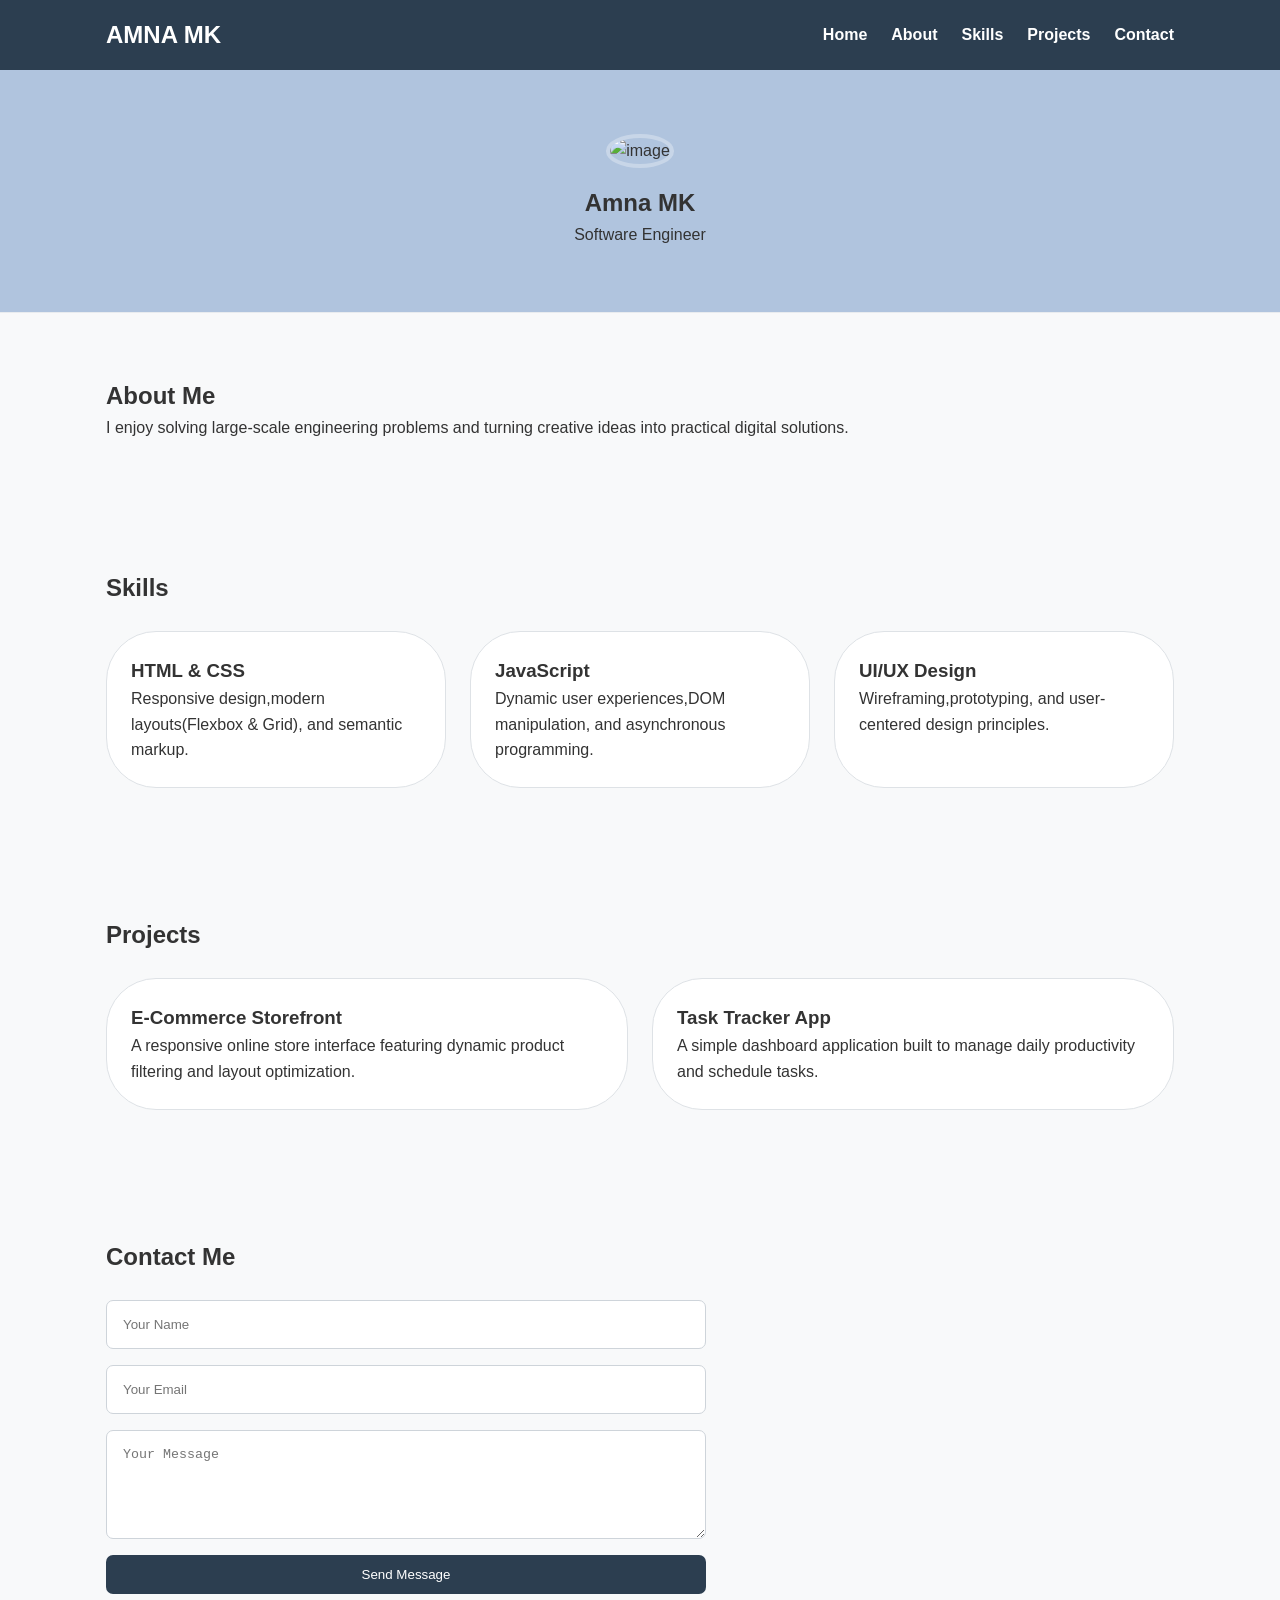
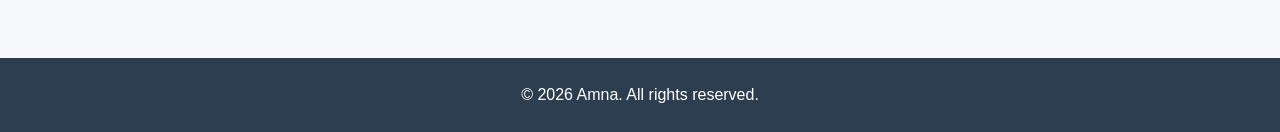
==== index.html @ 37ddfbbc "renamed to index.html" ====
<!DOCTYPE html>
<html lang="en">
<head>
    <meta charset="UTF-8">
    <meta name="viewport" content="width=device-width, initial-scale=1.0">
    <title>Amna.in</title>
    <link rel="stylesheet" href="profile.css">
    <link rel="icon" type="image/jpg" href="imagess/cute cat.jpg">
</head>
<body>

    <header>
        <nav>
            <h2>AMNA MK</h2>
            <ul>
                <li><a href="#home">Home</a></li>
                <li><a href="#about">About</a></li>
                <li><a href="#skills">Skills</a></li>
                <li><a href="#projects">Projects</a></li>
                <li><a href="#contact">Contact</a></li>
            </ul>
        </nav>
    </header>

    <section id="home" class="hero">
        <img src="imagess/flws.jpg" alt="image" class="profile-img">
        <h1>Amna MK</h1>
        <p>Software Engineer</p>
    </section>

    <section id="about">
            <h2>About Me</h2>
        <p>I enjoy solving large-scale engineering problems and turning creative ideas into practical digital solutions.</p>
    </section>

    <section id="skills">
        <h2>Skills</h2>
        <div class="card-grid">
            <div class="card">
        <h3>HTML & CSS</h3>
        <p>Responsive design,modern layouts(Flexbox & Grid), and semantic markup.</p>
        </div>
        <div class="card">
        <h3>JavaScript</h3>
        <p>Dynamic user experiences,DOM manipulation, and asynchronous programming.</p>
        </div>
        <div class="card">
        <h3>UI/UX Design</h3>
        <p>Wireframing,prototyping, and user-centered design principles.</p>
        </div>
        </div>
    </section>

    <section id="projects">
        <h2>Projects</h2>
        <div class="card-grid">
        <div class="card">
        <h3>E-Commerce Storefront</h3>
        <p>A responsive online store interface featuring dynamic product filtering and layout optimization.</p>
        </div>
        <div class="card">
        <h3>Task Tracker App</h3>
        <p>A simple dashboard application built to manage daily productivity and schedule tasks.</p>
        </div>
        </div>
    </section>

    <section id="contact">
        <h2>Contact Me</h2>
        <form class="contact-form">
            <input type="text" placeholder="Your Name" required>
            <input type="email" placeholder="Your Email" required>
            <textarea rows="5" placeholder="Your Message" required></textarea>
            <button type="submit">Send Message</button>
        </form>
    </section>

    <footer>
        <p>&copy; 2026 Amna. All rights reserved.</p>
    </footer>
    
</body>
</html>
---- profile.css ----
* {
    box-sizing:border-box;
    margin: 0;
    padding: 0;
 
}

body{
    font-family: Arial, sans-serif;
    line-height: 1.6;
    color: #333;
    background-color: #f8f9fa;
    background-image: url(imagess/wllppr1.jpg);
    background-repeat: no-repeat;
    background-position: center;
    background-attachment: fixed;
    background-size: cover;
}

header{
    background-color: #2c3e50;
    position: sticky;
    top: 0;
    z-index: 1000;
}

nav{
    display: flex;
    justify-content: space-between;
    align-items: center;
    max-width: 1100px;
    margin: auto;
    padding: 1rem;
    color: #fff;   
}

nav ul{
    display: flex;
    list-style: none;
    gap: 1.5rem;
}

nav a{
    font-weight: bold;
    text-decoration: none;
    color: white;
}

nav a:hover{
    color: #3e779e;
}

section{
    max-width: 1100px;
    margin: 0 auto;
    padding: 4rem 1rem;
}

.hero{
    text-align: center;
    background-color: lightsteelblue;
    border-bottom: 1px solid #e9ecef;
    max-width: 100%;
}
.profile-img{
    width: 150px;
    height: 150px;
    border-radius: 50%;
    object-fit: cover;
    margin-bottom: 1rem;
    border: 4px solid rgb(255,255,255,0.3);
}
.card-grid{
    display:grid;
    grid-template-columns: repeat(auto-fit, minmax(280px, 1fr));
    gap: 1.5rem;
    margin-top: 1.5rem;
}
.card{
    background-color: white;
    padding: 1.5rem;
    border-radius: 50px;
    border: 1px solid #dee2e6;
}

.contact-form{
    display: flex;
    flex-direction: column;
    gap: 1rem;
    max-width: 600px;
    margin-top: 1.5rem;
}

.contact-form input,
.contact-form textarea{
    width: 100%;
    padding: 1rem;
    border: 1px solid #ced4da;
    border-radius: 7px;
}

.contact-form button{
    padding: 0.75rem;
    background-color: #2c3e50;
    color: white;
    border: none;
    border-radius: 7px;
    cursor: pointer;
}

.contact-form button:hover{
    background-color: #3498db;
}

footer{
    text-align: center;
    padding: 1.5rem;
    background-color: #2c3e50;
    color: white;

}
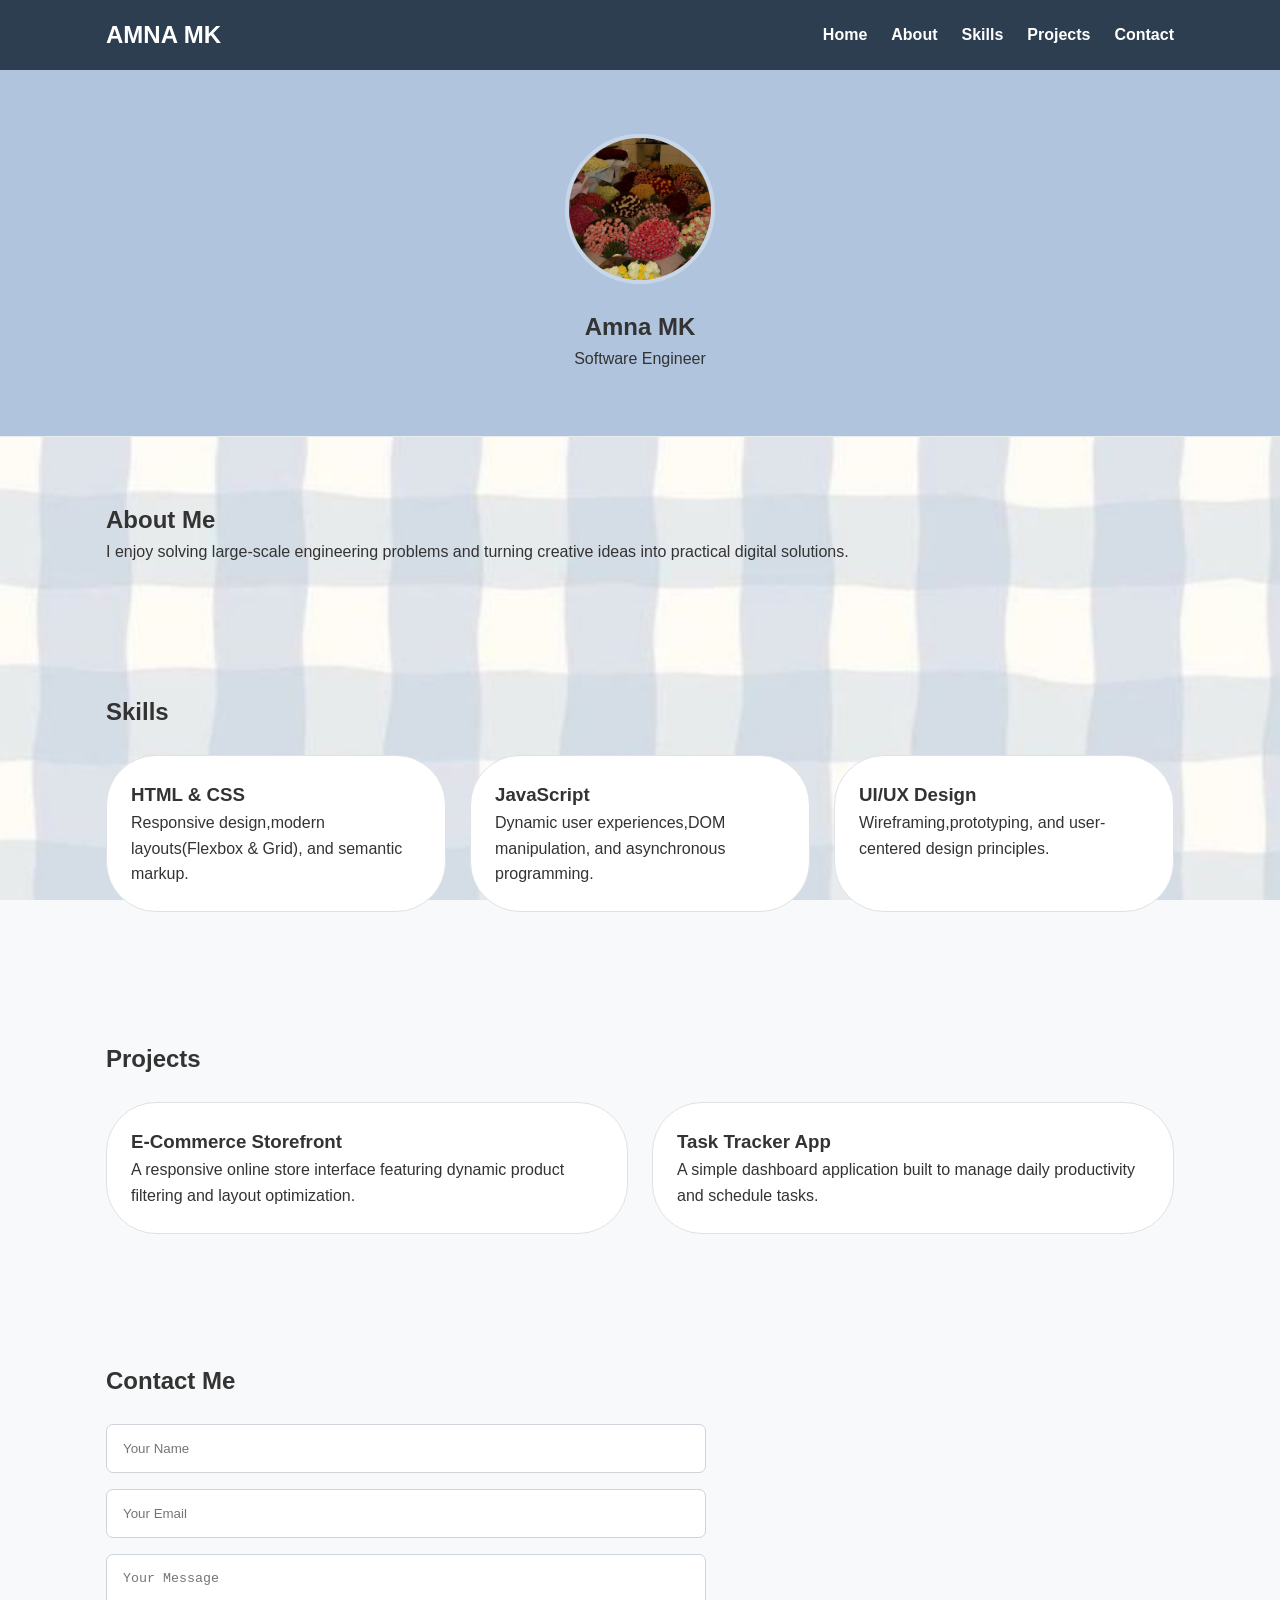
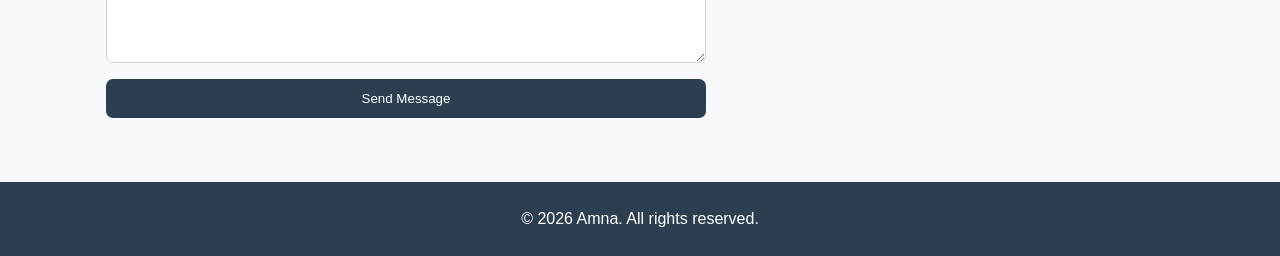
==== commit 4641d4e0: "renamed to index.html" ====
--- a/index.html
+++ b/index.html
@@ -5,7 +5,7 @@
     <meta name="viewport" content="width=device-width, initial-scale=1.0">
     <title>Amna.in</title>
     <link rel="stylesheet" href="profile.css">
-    <link rel="icon" type="image/jpg" href="imagess/cute cat.jpg">
+    <link rel="icon" type="image/jpg" href="imagess/favicon.ico.jpg">
 </head>
 <body>
 
